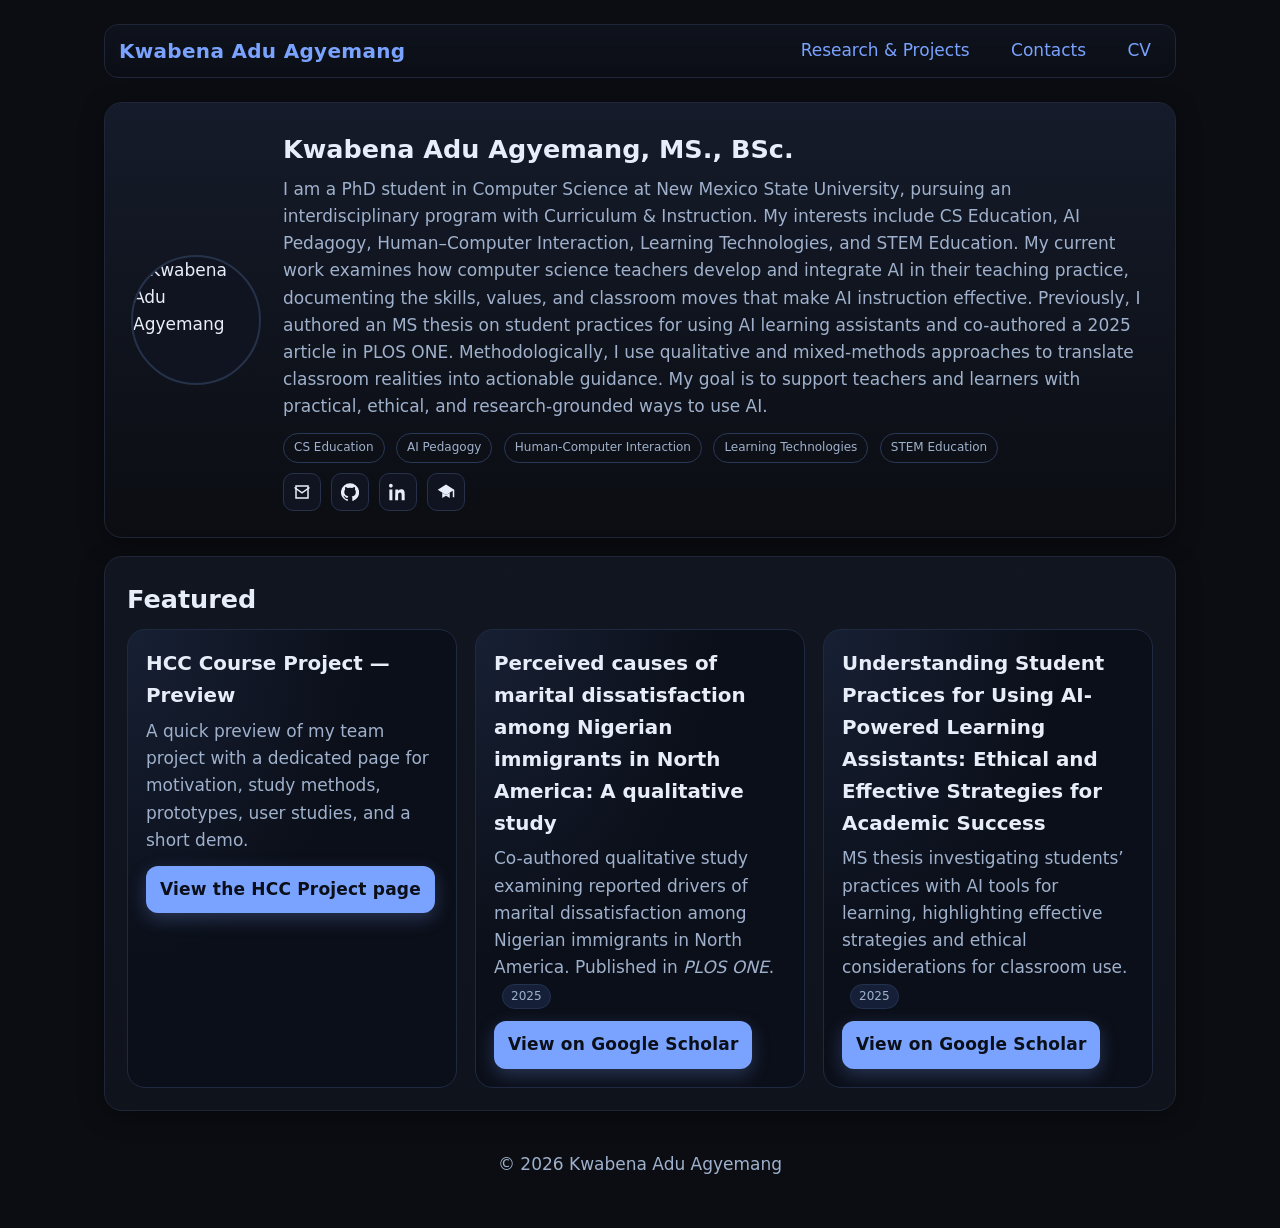
==== index.html @ 85868a14 "Add files via upload" ====
<!doctype html>
<html lang="en">
<head>
  <meta charset="utf-8">
  <meta name="viewport" content="width=device-width, initial-scale=1">
  <title>Kwabena Adu Agyemang — Portfolio</title>
  <link rel="stylesheet" href="style.css">
</head>
<body>
  <div class="container">
    <nav class="nav">
      <a class="brand" href="index.html">Kwabena Adu Agyemang</a>
      <div class="links">
        <a href="research.html">Research & Projects</a>
        <a href="contacts.html">Contacts</a>
        <a href="resume.pdf" target="_blank" rel="noopener">CV</a>
      </div>
    </nav>

    <section class="hero">
      
      <img src="assets/kwabena.jpg" alt="Kwabena Adu Agyemang"  width="130" height="130" loading="lazy" decoding="async"
/>
      <div>
        <h2 style="margin:0 0 6px 0;">Kwabena Adu Agyemang, MS., BSc.</h2>
        <p style="margin:0;color:var(--muted)">
          I am a PhD student in Computer Science at New Mexico State University, pursuing an interdisciplinary program with Curriculum & Instruction.
          My interests include CS Education, AI Pedagogy, Human–Computer Interaction, Learning Technologies, and STEM Education. 
          My current work examines how computer science teachers develop and integrate AI in their teaching practice, documenting the skills, values,
          and classroom moves that make AI instruction effective. Previously, I authored an MS thesis on student practices for using AI learning assistants and co-authored a 
          2025 article in PLOS ONE. Methodologically, I use qualitative and mixed-methods approaches to translate classroom realities into actionable guidance. 
          My goal is to support teachers and learners with practical, ethical, and research-grounded ways to use AI.
        </p>
        <div style="margin-top:12px">
          <span class="badge">CS Education</span>
          <span class="badge">AI Pedagogy</span>
          <span class="badge">Human-Computer Interaction</span>
          <span class="badge">Learning Technologies</span>
          <span class="badge">STEM Education</span>

        </div>
      
      <div class="iconbar">
        <a class="iconbtn" href="https://mail.google.com/mail/?view=cm&to=adukwab@nmsu.edu" title="Email">
          <svg viewBox="0 0 24 24" fill="none" stroke="currentColor" stroke-width="2"><path d="M4 4h16v16H4z"/><path d="M22 6l-10 7L2 6"/></svg>
        </a>
        <a class="iconbtn" target="_blank" rel="noopener" href="https://github.com/KwabenaAduAgyemang" title="GitHub">
          <svg viewBox="0 0 24 24" fill="currentColor"><path d="M12 .5a12 12 0 0 0-3.79 23.4c.6.1.82-.27.82-.6v-2.1c-3.34.73-4.04-1.6-4.04-1.6-.55-1.4-1.34-1.77-1.34-1.77-1.1-.75.08-.74.08-.74 1.2.09 1.83 1.24 1.83 1.24 1.08 1.84 2.84 1.31 3.53 1 .11-.79.42-1.31.76-1.61-2.66-.3-5.46-1.33-5.46-5.9 0-1.3.46-2.36 1.22-3.2-.12-.3-.53-1.52.12-3.18 0 0 1-.32 3.3 1.22a11.4 11.4 0 0 1 6 0C17.4 5.2 18.4 5.5 18.4 5.5c.65 1.66.24 2.88.12 3.18.76.84 1.22 1.9 1.22 3.2 0 4.6-2.8 5.6-5.47 5.9.43.38.81 1.1.81 2.23v3.3c0 .33.22.71.82.6A12 12 0 0 0 12 .5z"/></svg>
        </a>
        <a class="iconbtn" target="_blank" rel="noopener" href="https://www.linkedin.com/in/kwabena-adu-agyemang-a722991b3/" title="LinkedIn">
          <svg viewBox="0 0 24 24" fill="currentColor"><path d="M4.98 3.5C4.98 4.88 3.86 6 2.5 6S0 4.88 0 3.5 1.12 1 2.5 1s2.48 1.12 2.48 2.5zM.5 8.5h4V23h-4zM8.5 8.5h3.8v2h.05c.53-1 1.83-2.05 3.77-2.05 4.03 0 4.77 2.65 4.77 6.1V23h-4v-6.6c0-1.58-.03-3.62-2.2-3.62-2.2 0-2.54 1.72-2.54 3.5V23h-4z"/></svg>
        </a>
        <a class="iconbtn" target="_blank" rel="noopener" href="https://scholar.google.com/citations?user=klL3vLoAAAAJ&hl=en&oi=ao" title="Google Scholar">
          <svg viewBox="0 0 24 24" fill="currentColor"><path d="M12 2L1 9l11 7 9-5.7V19h2V9L12 2z"/><path d="M7 13v7l5-3 5 3v-7l-5 3-5-3z"/></svg>
        </a>
      </div>
</div>
    </section>
<section class="card">
      <h2 style="margin-top:0">Featured</h2>
      <div class="feature-grid">
        <article class="feature-card">
          <h3 style="margin-top:0">HCC Course Project — Preview</h3>
          <p style="color:var(--muted)">A quick preview of my team project with a dedicated page for
          motivation, study methods, prototypes, user studies, and a short demo.</p>
          <a class="btn" href="hcc.html">View the HCC Project page</a>
        </article>
        <article class="feature-card">
          <h3 style="margin-top:0">Perceived causes of marital dissatisfaction among Nigerian immigrants in North America: A qualitative study </h3>
          <p style="color:var(--muted)"> Co-authored qualitative study examining reported drivers of marital dissatisfaction among Nigerian immigrants in North America. Published in <em>PLOS ONE</em>. <span class="badge year">2025</span> </p>
          <a href="https://scholar.google.com/citations?view_op=view_citation&hl=en&user=klL3vLoAAAAJ&citation_for_view=klL3vLoAAAAJ:u5HHmVD_uO8C" target="_blank" rel="noopener" class="btn">View on Google Scholar</a>
        </article>
        <article class="feature-card">
          <h3 style="margin-top:0">Understanding Student Practices for Using AI-Powered Learning Assistants: Ethical and Effective Strategies for Academic Success</h3>
          <p style="color:var(--muted)">MS thesis investigating students’ practices with AI tools for learning, highlighting effective strategies and
          ethical considerations for classroom use. <span class="badge year">2025</span> </p>
           <a href="https://scholar.google.com/citations?view_op=view_citation&hl=en&user=klL3vLoAAAAJ&citation_for_view=klL3vLoAAAAJ:u-x6o8ySG0sC" target="_blank" rel="noopener" class="btn">View on Google Scholar</a>
        </article>
      </div>
    </section>

    <footer class="footer">© <span id="y"></span> Kwabena Adu Agyemang</footer>
  
    <!--<section class="card publist">
      <h2 style="margin-top:0">Publications</h2>

      <article class="card" style="margin:0 0 12px 0">
        <h3>Perceived causes of marital dissatisfaction among Nigerian immigrants in North America: A qualitative study
          <span class="badge year">2025</span>
        </h3>
        <div class="meta">J. Ade-Oshifogun, A. Olaore, <strong>K.A. Agyemang</strong> — <em>PLOS ONE</em> 20(8), e0327551</div>
        <a class="btn" target="_blank" rel="noopener" href="https://scholar.google.com/citations?view_op=view_citation&hl=en&user=klL3vLoAAAAJ&citation_for_view=klL3vLoAAAAJ:u5HHmVD_uO8C">View on Google Scholar</a>
      </article>

      <article class="feature-card">
        <h3>Understanding Student Practices for Using AI‑Powered Learning Assistants: Ethical and Effective Strategies for Academic Success
          <span class="badge year">2025</span>
        </h3>
        <div class="meta"><strong>K.A. Agyemang</strong> — New Mexico State University (MS Thesis)</div>
        <a class="btn" target="_blank" rel="noopener" href="https://scholar.google.com/citations?view_op=view_citation&hl=en&user=klL3vLoAAAAJ&citation_for_view=klL3vLoAAAAJ:u-x6o8ySG0sC">View on Google Scholar</a>
      </article>
    </section> -->

    
  </div>
  <script>document.getElementById('y').textContent = new Date().getFullYear()</script>
</body>
</html>
---- style.css ----
:root{
  --bg:#0b0d12;
  --card:#121723;
  --text:#e8eef9;
  --muted:#9fb1cc;
  --accent:#7aa2ff;

  /* subtle upgrades */
  --card-border:#1e2637;
  --card-glow: 0 6px 24px rgba(0,0,0,.35);
  --ring: 0 0 0 3px rgba(122,162,255,.35);
}

*{box-sizing:border-box}
html,body{
  margin:0; padding:0;
  background:var(--bg); color:var(--text);
  font: clamp(15px, 0.95vw + 12px, 17px)/1.6 system-ui,-apple-system,Segoe UI,Roboto,Ubuntu,"Helvetica Neue",Arial;
  -webkit-font-smoothing:antialiased; -moz-osx-font-smoothing:grayscale;
}
a{color:var(--accent); text-decoration:none}
a:hover{text-decoration:underline}
a:focus-visible{outline:none; box-shadow:var(--ring); border-radius:10px}

.container{max-width:1120px; margin:0 auto; padding:24px}

/* Top nav: sleek, slightly sticky, frosted */
.nav{
  position:sticky; top:0; z-index:20;
  display:flex; justify-content:space-between; align-items:center; margin-bottom:24px;
  padding:10px 14px;
  background:linear-gradient(180deg, rgba(18,23,35,.6), rgba(18,23,35,.15));
  border:1px solid var(--card-border); border-radius:14px;
  backdrop-filter:saturate(130%) blur(6px);
}
.nav a.brand{font-weight:800; font-size:20px; letter-spacing:.3px}
.nav .links a{margin-left:16px; padding:8px 10px; border-radius:10px}
.nav .links a:hover{background:rgba(122,162,255,.08); text-decoration:none}

/* Hero */
.hero{
  display:grid; grid-template-columns:130px 1fr; gap:22px; align-items:center;
  background:linear-gradient(180deg,#151b2a 0%, rgba(21,27,42,0) 100%);
  padding:26px; border-radius:18px; border:1px solid var(--card-border);
  box-shadow:var(--card-glow);
}
.hero img{
  width:130px; height:130px; border-radius:50%;
  border:2px solid #26324a; background:#0f1420;
  object-fit:cover; object-position:center;
}
.hero h1{margin:0 0 6px 0; font-weight:800; letter-spacing:.2px}
.hero p{margin:0; color:var(--muted)}

/* Core card */
.card{
  background:linear-gradient(180deg, rgba(18,23,35,.85), rgba(18,23,35,.6));
  border:1px solid var(--card-border);
  border-radius:18px; padding:22px; margin-top:18px;
  box-shadow:var(--card-glow);
}
.card h2{margin:0 0 10px 0}

/* Generic grid */
.grid{display:grid; grid-template-columns:repeat(auto-fill,minmax(260px,1fr)); gap:16px}

/* Feature grid / cards (classy) */
.feature-grid{display:grid; grid-template-columns:repeat(auto-fill,minmax(280px,1fr)); gap:18px}
.feature-card{
  position:relative; overflow:hidden; border-radius:18px; padding:18px;
  border:1px solid var(--card-border);
  background:
    radial-gradient(120% 120% at 0% 0%, #172034 0%, #0b0f19 65%),
    linear-gradient(180deg, rgba(255,255,255,.02), rgba(255,255,255,0));
  transition:transform .2s ease, border-color .2s ease, box-shadow .2s ease;
}
.feature-card:hover{
  transform:translateY(-2px);
  border-color:#2a3c60;
  box-shadow:0 10px 30px rgba(0,0,0,.3);
}
.feature-card h3{margin:0 0 6px 0; font-weight:750}
.feature-card p{margin:0 0 12px 0; color:var(--muted)}

/* Badges */
.badge{
  display:inline-block; padding:4px 10px; border:1px solid #2a3857;
  border-radius:999px; color:var(--muted); font-size:12px; margin-right:6px
}
.badge.year{
  background:#152038; border-color:#22324f; color:#9fb1cc;
  padding:2px 8px; border-radius:999px; font-size:12px; margin-left:8px
}

/* Buttons */
.btn{
  display:inline-block; background:var(--accent); color:#0a0f18;
  padding:10px 14px; border-radius:12px; font-weight:800; letter-spacing:.2px;
  box-shadow:0 6px 18px rgba(122,162,255,.25);
  transform:translateY(0); transition:transform .15s ease, box-shadow .15s ease, opacity .2s ease;
}
.btn:hover{ text-decoration:none; transform:translateY(-1px); box-shadow:0 10px 24px rgba(122,162,255,.28) }
.btn:active{ transform:translateY(0) }
.btn:visited{ color:#0a0f18 }
.btn:focus-visible{outline:none; box-shadow:var(--ring)}

/* Publications list polish */
.publist .card h3{margin:0 0 6px 0}
.publist .meta{color:var(--muted); font-size:14px; margin-bottom:8px}

/* Icon bar + clickable fix for SVGs */
.iconbar{display:flex; gap:10px; margin-top:10px; flex-wrap:wrap}
.iconbtn{
  display:inline-flex; align-items:center; justify-content:center;
  width:38px; height:38px; border-radius:12px;
  border:1px solid #27324a; background:#0f1420; color:var(--text);
  transition:transform .15s ease, background .2s ease, border-color .2s ease, box-shadow .2s ease;
  cursor:pointer;
}
.iconbtn:hover{ transform:translateY(-1px); background:#121b2a; border-color:#2f3f62; box-shadow:0 6px 16px rgba(0,0,0,.25) }
.iconbtn:focus-visible{ outline:none; box-shadow:var(--ring) }
.iconbtn svg{ width:18px; height:18px }
/* Route clicks to the <a> instead of inner SVG paths */
.iconbtn svg, .iconbtn svg * { pointer-events:none; }

/* Code blocks */
code{
  background:#0e1421; border:1px solid var(--card-border);
  border-radius:8px; padding:2px 6px
}

/* Footer */
footer.footer, footer{
  margin:48px 0 12px; color:var(--muted); text-align:center
}

/* Responsive */
@media (max-width:820px){
  .container{padding:18px}
  .hero{grid-template-columns:1fr}
  .hero img{justify-self:center}
  .nav .links a{margin-left:10px}
}
@media (max-width:560px){
  .nav{padding:8px 10px}
  .hero{padding:20px}
}

/* Reduced motion */
@media (prefers-reduced-motion: reduce){
  .btn, .feature-card, .iconbtn{ transition:none }
}


/* Icon buttons */
.iconbar{display:flex;gap:10px;margin-top:10px;flex-wrap:wrap}
.iconbtn{
  display:inline-flex;align-items:center;justify-content:center;
  width:38px;height:38px;border-radius:10px;
  border:1px solid #27324a;background:#0f1420;color:var(--text);
  transition:transform .1s ease, background .2s ease, border-color .2s ease;
}
.iconbtn:hover{transform:translateY(-1px);background:#121b2a;border-color:#2f3f62}
.iconbtn svg{width:18px;height:18px}
.publist .card h3{margin:0 0 6px 0}
.publist .meta{color:var(--muted);font-size:14px;margin-bottom:8px}
.badge.year{background:#152038;border:1px solid #22324f;color:#9fb1cc;padding:2px 8px;border-radius:999px;font-size:12px;margin-left:8px}


/* Featured grid */
.feature-grid{display:grid;grid-template-columns:repeat(auto-fill,minmax(280px,1fr));gap:18px}
.feature-card{
  position:relative;overflow:hidden;border-radius:18px;padding:18px;border:1px solid #1f2a42;
  background:radial-gradient(120% 120% at 0% 0%, #172034 0%, #0b0f19 60%);
  transition:transform .2s ease, border-color .2s ease, box-shadow .2s ease;
}
.feature-card:hover{transform:translateY(-2px);border-color:#2a3c60;box-shadow:0 10px 30px rgba(0,0,0,.25)}
.feature-card h3{margin:0 0 6px 0}
.feature-card p{margin:0 0 12px 0;color:var(--muted)}
.feature-card .btn{display:inline-block}
footer.footer{margin:40px 0 10px;color:var(--muted);text-align:center}
.container{padding-bottom:40px}


/* Featured cards */
.featuregrid{display:grid;grid-template-columns:repeat(auto-fit,minmax(280px,1fr));gap:16px}
.featurecard{position:relative;border-radius:16px;padding:24px;min-height:180px;border:1px solid #1e2637;
  background: radial-gradient(120% 120% at 20% 0%, #1b2440 0%, #0b0f1a 60%);display:flex;flex-direction:column;justify-content:flex-end;overflow:hidden}
.featurecard h3{margin:0 0 6px 0}
.featurecard p{margin:0;color:var(--muted)}
.featurecard .chip{position:absolute;top:12px;left:12px;border:1px solid #2a3857;border-radius:999px;font-size:12px;padding:4px 8px;color:#9fb1cc}
.featurecard:hover{transform:translateY(-1px)}
footer{margin:48px 0 10px;color:var(--muted);text-align:center}
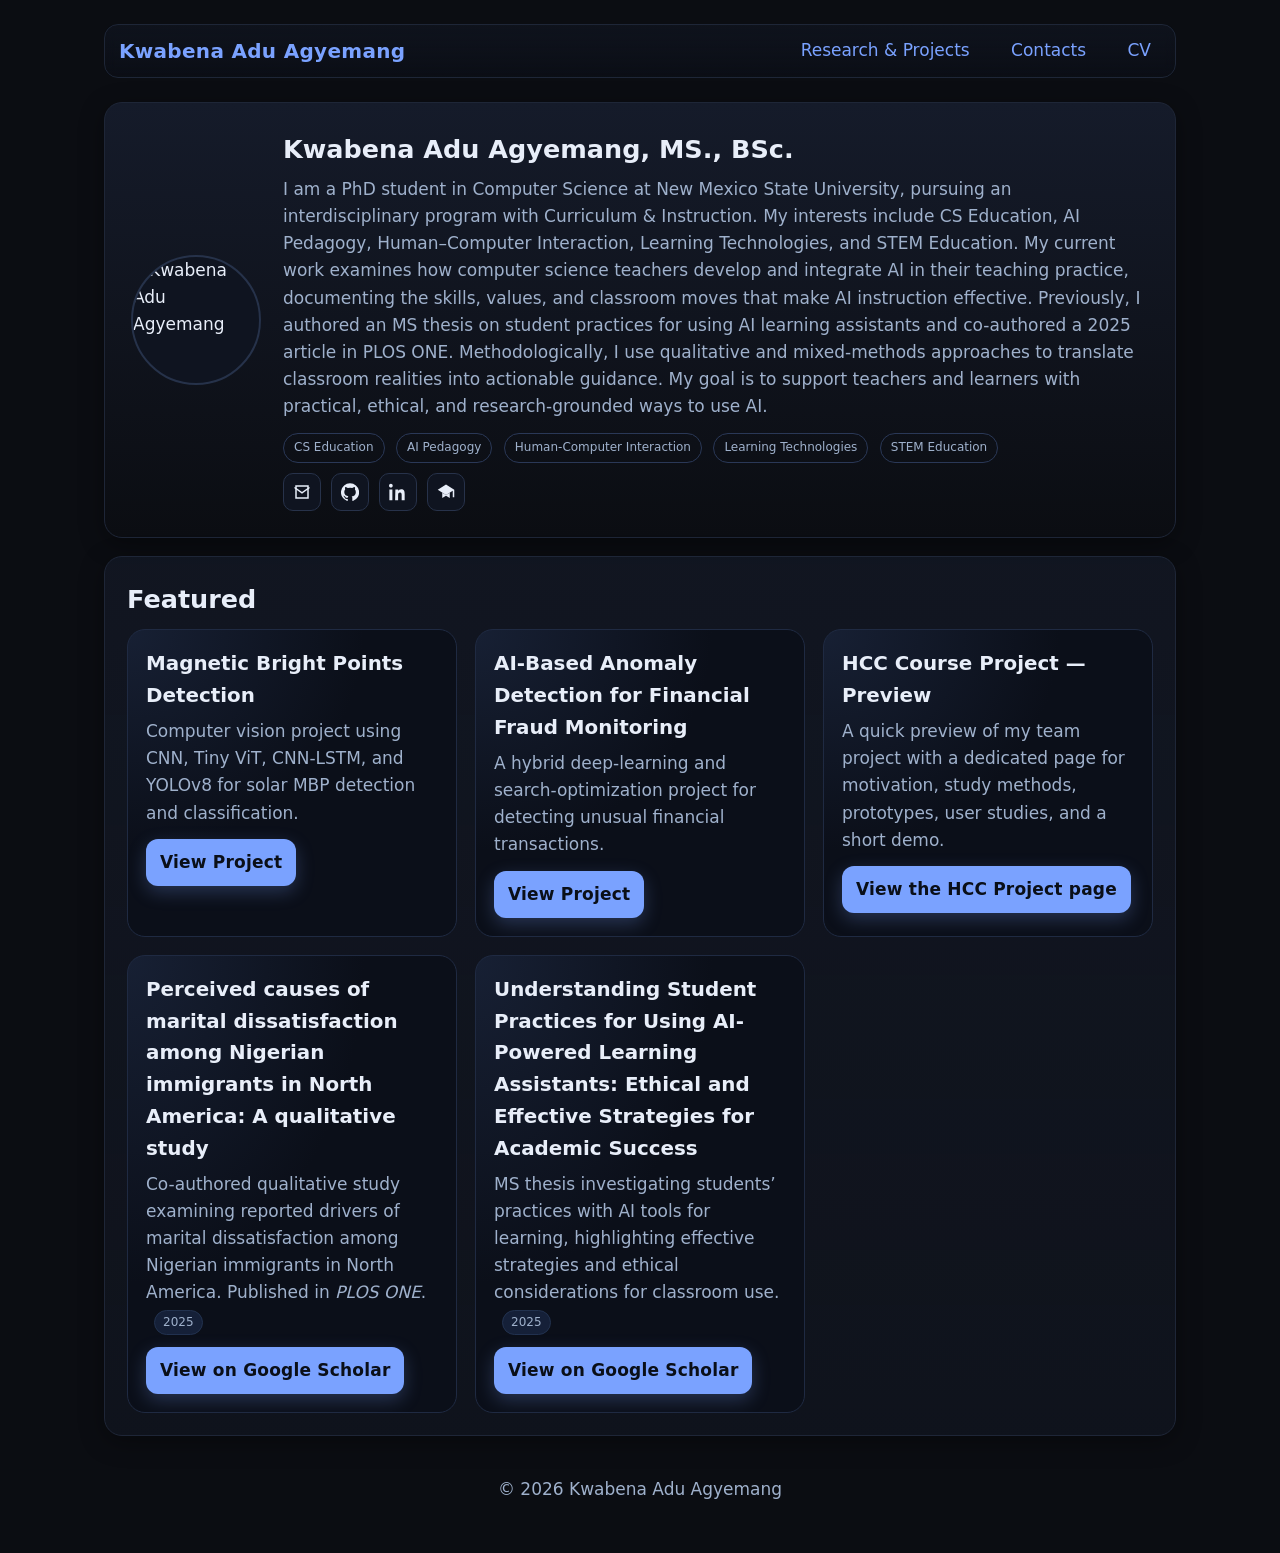
==== commit 008e0f23: "Update portfolio with three projects" ====
--- a/index.html
+++ b/index.html
@@ -59,6 +59,24 @@
 <section class="card">
       <h2 style="margin-top:0">Featured</h2>
       <div class="feature-grid">
+
+        <article class="feature-card">
+          <h3 style="margin-top:0">Magnetic Bright Points Detection</h3>
+          <p style="color:var(--muted)">
+            Computer vision project using CNN, Tiny ViT, CNN-LSTM, and YOLOv8 for solar MBP detection and classification.
+          </p>
+          <a href="mbp-detection.html" class="btn">View Project</a>
+        </article>
+
+
+        <article class="feature-card">
+          <h3 style="margin-top:0">AI-Based Anomaly Detection for Financial Fraud Monitoring</h3>
+          <p style="color:var(--muted)">
+            A hybrid deep-learning and search-optimization project for detecting unusual financial transactions.
+          </p>
+          <a href="fraud-detection.html" class="btn">View Project</a>
+        </article>
+
         <article class="feature-card">
           <h3 style="margin-top:0">HCC Course Project — Preview</h3>
           <p style="color:var(--muted)">A quick preview of my team project with a dedicated page for
--- a/style.css
+++ b/style.css
@@ -191,3 +191,551 @@
 .featurecard .chip{position:absolute;top:12px;left:12px;border:1px solid #2a3857;border-radius:999px;font-size:12px;padding:4px 8px;color:#9fb1cc}
 .featurecard:hover{transform:translateY(-1px)}
 footer{margin:48px 0 10px;color:var(--muted);text-align:center}
+/* ===== Pocket Polls HCC page ===== */
+.project-hero{
+  display:grid;
+  grid-template-columns: minmax(0, .95fr) minmax(320px, 1.05fr);
+  gap:28px;
+  align-items:center;
+  min-height:420px;
+  padding:34px;
+  border-radius:26px;
+  border:1px solid rgba(122,162,255,.18);
+  background:
+    radial-gradient(800px 420px at 92% 12%, rgba(49,180,157,.18), transparent 60%),
+    radial-gradient(700px 360px at 6% 18%, rgba(122,162,255,.20), transparent 58%),
+    linear-gradient(180deg, rgba(18,23,35,.96), rgba(12,16,25,.92));
+  box-shadow:0 24px 70px rgba(0,0,0,.38);
+  overflow:hidden;
+}
+.eyebrow,.section-kicker{
+  display:inline-flex;
+  align-items:center;
+  gap:8px;
+  margin:0 0 10px;
+  color:#aebef7;
+  font-size:12px;
+  font-weight:800;
+  letter-spacing:.12em;
+  text-transform:uppercase;
+}
+.project-hero h1{
+  margin:0;
+  font-size:clamp(42px, 6vw, 76px);
+  line-height:.94;
+  letter-spacing:-.06em;
+}
+.hero-lead{
+  max-width:680px;
+  margin:20px 0 0;
+  color:var(--muted);
+  font-size:clamp(17px, 1.4vw, 21px);
+}
+.hero-actions{
+  display:flex;
+  gap:12px;
+  margin-top:24px;
+  flex-wrap:wrap;
+}
+.btn.secondary{
+  background:transparent;
+  color:var(--text);
+  border:1px solid rgba(122,162,255,.28);
+  box-shadow:none;
+}
+.btn.secondary:hover{
+  background:rgba(122,162,255,.08);
+}
+.hero-preview{
+  position:relative;
+  padding:10px;
+  border-radius:24px;
+  background:linear-gradient(135deg, rgba(122,162,255,.22), rgba(49,180,157,.12));
+  border:1px solid rgba(255,255,255,.08);
+}
+.hero-preview img{
+  width:100%;
+  display:block;
+  border-radius:18px;
+  border:1px solid rgba(255,255,255,.10);
+  box-shadow:0 22px 55px rgba(0,0,0,.42);
+}
+.mini-stats{
+  display:grid;
+  grid-template-columns:repeat(3, 1fr);
+  gap:16px;
+  margin-top:18px;
+}
+.mini-stats article{
+  padding:18px;
+  border:1px solid rgba(122,162,255,.16);
+  border-radius:18px;
+  background:linear-gradient(180deg, rgba(18,23,35,.88), rgba(18,23,35,.55));
+}
+.mini-stats span{
+  display:inline-flex;
+  width:38px;
+  height:38px;
+  align-items:center;
+  justify-content:center;
+  border-radius:12px;
+  margin-bottom:14px;
+  color:#0a0f18;
+  background:var(--accent);
+  font-weight:900;
+}
+.mini-stats strong{
+  display:block;
+  font-size:18px;
+}
+.mini-stats p{
+  margin:8px 0 0;
+  color:var(--muted);
+}
+.project-section{
+  margin-top:22px;
+  padding:28px;
+  border-radius:24px;
+  border:1px solid rgba(122,162,255,.15);
+  background:
+    linear-gradient(180deg, rgba(18,23,35,.84), rgba(18,23,35,.52));
+  box-shadow:var(--card-glow);
+}
+.project-section h2{
+  margin:0 0 12px;
+  font-size:clamp(26px, 3vw, 38px);
+  letter-spacing:-.035em;
+}
+.project-section p{
+  color:var(--muted);
+  max-width:900px;
+}
+.two-col{
+  display:grid;
+  grid-template-columns: minmax(0, 1fr) 380px;
+  gap:22px;
+}
+.study-card{
+  padding:20px;
+  border-radius:20px;
+  border:1px solid rgba(49,180,157,.2);
+  background:radial-gradient(550px 280px at 100% 0%, rgba(49,180,157,.16), transparent 60%), rgba(10,15,24,.72);
+}
+.study-card h3{
+  margin-top:0;
+}
+.study-card ul{
+  padding-left:20px;
+  color:var(--muted);
+}
+.showcase-grid{
+  display:grid;
+  grid-template-columns:repeat(2, minmax(0, 1fr));
+  gap:18px;
+  margin-top:22px;
+}
+.showcase-card{
+  overflow:hidden;
+  border-radius:22px;
+  border:1px solid rgba(122,162,255,.16);
+  background:rgba(10,15,24,.58);
+  transition:transform .18s ease, border-color .18s ease, box-shadow .18s ease;
+}
+.showcase-card:hover{
+  transform:translateY(-3px);
+  border-color:rgba(122,162,255,.38);
+  box-shadow:0 22px 50px rgba(0,0,0,.30);
+}
+.showcase-card.wide{
+  grid-column:span 2;
+}
+.showcase-card img{
+  width:100%;
+  display:block;
+  height:auto;
+  max-height:640px;
+  object-fit:contain;
+  object-position:center;
+  padding:12px;
+  background:#05070d;
+  border-bottom:1px solid rgba(255,255,255,.08);
+}
+.showcase-card div{
+  padding:18px;
+}
+.showcase-card h3{
+  margin:8px 0 8px;
+}
+.showcase-card p{
+  margin:0;
+}
+.tag{
+  display:inline-flex;
+  padding:5px 10px;
+  border-radius:999px;
+  color:#b8c7ff;
+  background:rgba(122,162,255,.10);
+  border:1px solid rgba(122,162,255,.22);
+  font-size:12px;
+  font-weight:800;
+  letter-spacing:.04em;
+  text-transform:uppercase;
+}
+.timeline{
+  display:grid;
+  gap:14px;
+}
+.timeline article{
+  padding:18px;
+  border-radius:18px;
+  border:1px solid rgba(122,162,255,.16);
+  background:rgba(10,15,24,.58);
+}
+.timeline span{
+  color:#aebef7;
+  font-size:12px;
+  font-weight:800;
+  letter-spacing:.08em;
+  text-transform:uppercase;
+}
+.timeline h3{
+  margin:6px 0 6px;
+}
+.timeline p{
+  margin:0;
+}
+.demo-frame{
+  margin-top:18px;
+  padding:12px;
+  border-radius:24px;
+  background:
+    radial-gradient(600px 260px at 100% 0%, rgba(49,180,157,.10), transparent 60%),
+    rgba(10,15,24,.70);
+  border:1px solid rgba(122,162,255,.16);
+}
+.demo-frame video{
+  width:100%;
+  max-height:620px;
+  display:block;
+  border-radius:18px;
+  background:#05070d;
+}
+.video-note{
+  margin:10px 6px 2px !important;
+  color:var(--muted);
+  font-size:14px;
+}
+@media (max-width:900px){
+  .project-hero,
+  .two-col{
+    grid-template-columns:1fr;
+  }
+  .mini-stats{
+    grid-template-columns:1fr;
+  }
+  .showcase-grid{
+    grid-template-columns:1fr;
+  }
+  .showcase-card.wide{
+    grid-column:auto;
+  }
+}
+@media (max-width:560px){
+  .project-hero,
+  .project-section{
+    padding:20px;
+  }
+  .hero-actions{
+    flex-direction:column;
+  }
+  .hero-actions .btn{
+    text-align:center;
+  }
+}
+/* ===== Pocket Polls image arrangement fix ===== */
+.screen-note{
+  margin-top:6px;
+  color:var(--muted);
+}
+.showcase-card.wide img{
+  max-height:720px;
+}
+.showcase-card.phone-shot{
+  max-width:520px;
+  justify-self:center;
+}
+.showcase-card.phone-shot img{
+  max-height:820px;
+  padding:14px;
+}
+.showcase-card{
+  display:flex;
+  flex-direction:column;
+}
+.showcase-card div{
+  flex:1;
+}
+@media (max-width:900px){
+  .showcase-card.phone-shot{
+    max-width:100%;
+  }
+}
+/* ===== Clickable image viewer links ===== */
+.image-link{
+  position:relative;
+  display:block;
+  color:inherit;
+  text-decoration:none;
+  cursor:zoom-in;
+}
+.image-link:hover{
+  text-decoration:none;
+}
+.image-link span{
+  position:absolute;
+  right:18px;
+  bottom:18px;
+  z-index:3;
+  display:inline-flex;
+  align-items:center;
+  gap:6px;
+  padding:7px 10px;
+  border-radius:999px;
+  background:rgba(5,7,13,.78);
+  border:1px solid rgba(255,255,255,.16);
+  color:var(--text);
+  font-size:12px;
+  font-weight:800;
+  letter-spacing:.02em;
+  opacity:0;
+  transform:translateY(6px);
+  transition:opacity .18s ease, transform .18s ease;
+  backdrop-filter:blur(8px);
+}
+.image-link:hover span,
+.image-link:focus-visible span{
+  opacity:1;
+  transform:translateY(0);
+}
+.image-link::after{
+  content:"";
+  position:absolute;
+  inset:12px;
+  border-radius:14px;
+  border:1px solid rgba(122,162,255,.0);
+  transition:border-color .18s ease, box-shadow .18s ease;
+  pointer-events:none;
+}
+.image-link:hover::after,
+.image-link:focus-visible::after{
+  border-color:rgba(122,162,255,.42);
+  box-shadow:0 0 0 4px rgba(122,162,255,.10);
+}
+.hero-preview .image-link span{
+  right:22px;
+  bottom:22px;
+}
+/* ===== Fraud project page ===== */
+.project-pill-row{
+  display:flex;
+  flex-wrap:wrap;
+  gap:10px;
+  margin-top:18px;
+}
+.project-pill{
+  display:inline-flex;
+  align-items:center;
+  gap:8px;
+  padding:7px 11px;
+  border-radius:999px;
+  border:1px solid rgba(122,162,255,.20);
+  background:rgba(122,162,255,.08);
+  color:var(--muted);
+  font-size:13px;
+  font-weight:700;
+}
+.metric-strip{
+  display:grid;
+  grid-template-columns:repeat(4, minmax(0,1fr));
+  gap:14px;
+  margin-top:18px;
+}
+.metric-tile{
+  padding:18px;
+  border-radius:18px;
+  border:1px solid rgba(122,162,255,.16);
+  background:linear-gradient(180deg, rgba(18,23,35,.88), rgba(18,23,35,.55));
+}
+.metric-tile span{
+  display:block;
+  color:var(--muted);
+  font-size:13px;
+  font-weight:800;
+  text-transform:uppercase;
+  letter-spacing:.06em;
+}
+.metric-tile strong{
+  display:block;
+  margin-top:6px;
+  font-size:clamp(24px, 3vw, 34px);
+  letter-spacing:-.04em;
+}
+.project-link-row{
+  display:flex;
+  flex-wrap:wrap;
+  gap:12px;
+  margin-top:20px;
+}
+.figure-grid{
+  display:grid;
+  grid-template-columns:repeat(2, minmax(0,1fr));
+  gap:18px;
+  margin-top:18px;
+}
+.figure-card{
+  overflow:hidden;
+  border-radius:22px;
+  border:1px solid rgba(122,162,255,.16);
+  background:rgba(10,15,24,.58);
+}
+.figure-card.wide{
+  grid-column:span 2;
+}
+.figure-card img{
+  width:100%;
+  height:auto;
+  display:block;
+  padding:12px;
+  background:#f7f9fc;
+  border-bottom:1px solid rgba(255,255,255,.08);
+}
+.figure-card .figure-body{
+  padding:18px;
+}
+.figure-card h3{
+  margin:0 0 8px;
+}
+.figure-card p{
+  margin:0;
+  color:var(--muted);
+}
+.workflow{
+  display:grid;
+  grid-template-columns:repeat(5, minmax(0,1fr));
+  gap:12px;
+  margin-top:18px;
+}
+.workflow div{
+  padding:16px;
+  border-radius:18px;
+  border:1px solid rgba(122,162,255,.16);
+  background:rgba(10,15,24,.58);
+  text-align:center;
+  font-weight:800;
+}
+.workflow span{
+  display:block;
+  color:var(--muted);
+  font-size:12px;
+  font-weight:700;
+  margin-top:4px;
+}
+@media (max-width:900px){
+  .metric-strip,
+  .figure-grid,
+  .workflow{
+    grid-template-columns:1fr;
+  }
+  .figure-card.wide{
+    grid-column:auto;
+  }
+}
+/* ===== Embedded PDF presentation ===== */
+.pdf-frame{
+  margin-top:18px;
+  border-radius:24px;
+  overflow:hidden;
+  border:1px solid rgba(122,162,255,.18);
+  background:#05070d;
+  box-shadow:0 18px 50px rgba(0,0,0,.30);
+}
+.pdf-frame iframe{
+  width:100%;
+  height:720px;
+  display:block;
+  border:0;
+  background:#fff;
+}
+@media (max-width:700px){
+  .pdf-frame iframe{
+    height:520px;
+  }
+}
+/* ===== MBP project page ===== */
+.mbp-theme{
+  background:
+    radial-gradient(900px 430px at 10% 0%, rgba(149, 25, 73, .25), transparent 60%),
+    radial-gradient(700px 360px at 100% 15%, rgba(122,162,255,.16), transparent 60%),
+    linear-gradient(180deg, rgba(18,23,35,.96), rgba(12,16,25,.92));
+}
+.metric-strip.mbp-metrics{
+  grid-template-columns:repeat(4, minmax(0,1fr));
+}
+.project-pill.maroon{
+  background:rgba(149,25,73,.18);
+  border-color:rgba(255,255,255,.12);
+  color:#ffdce8;
+}
+.slide-gallery{
+  display:grid;
+  grid-template-columns:repeat(2, minmax(0,1fr));
+  gap:18px;
+  margin-top:18px;
+}
+.slide-card{
+  overflow:hidden;
+  border-radius:22px;
+  border:1px solid rgba(122,162,255,.16);
+  background:rgba(10,15,24,.58);
+}
+.slide-card.wide{
+  grid-column:span 2;
+}
+.slide-card img{
+  width:100%;
+  height:auto;
+  display:block;
+  background:#fff;
+}
+.slide-card .slide-body{
+  padding:16px 18px 18px;
+}
+.slide-card h3{
+  margin:0 0 6px;
+}
+.slide-card p{
+  margin:0;
+  color:var(--muted);
+}
+.notice-card{
+  padding:18px;
+  border-radius:18px;
+  border:1px dashed rgba(122,162,255,.35);
+  background:rgba(122,162,255,.07);
+  color:var(--muted);
+}
+.pdf-frame.compact iframe{
+  height:680px;
+}
+@media (max-width:900px){
+  .metric-strip.mbp-metrics,
+  .slide-gallery{
+    grid-template-columns:1fr;
+  }
+  .slide-card.wide{
+    grid-column:auto;
+  }
+  .pdf-frame.compact iframe{
+    height:520px;
+  }
+}
